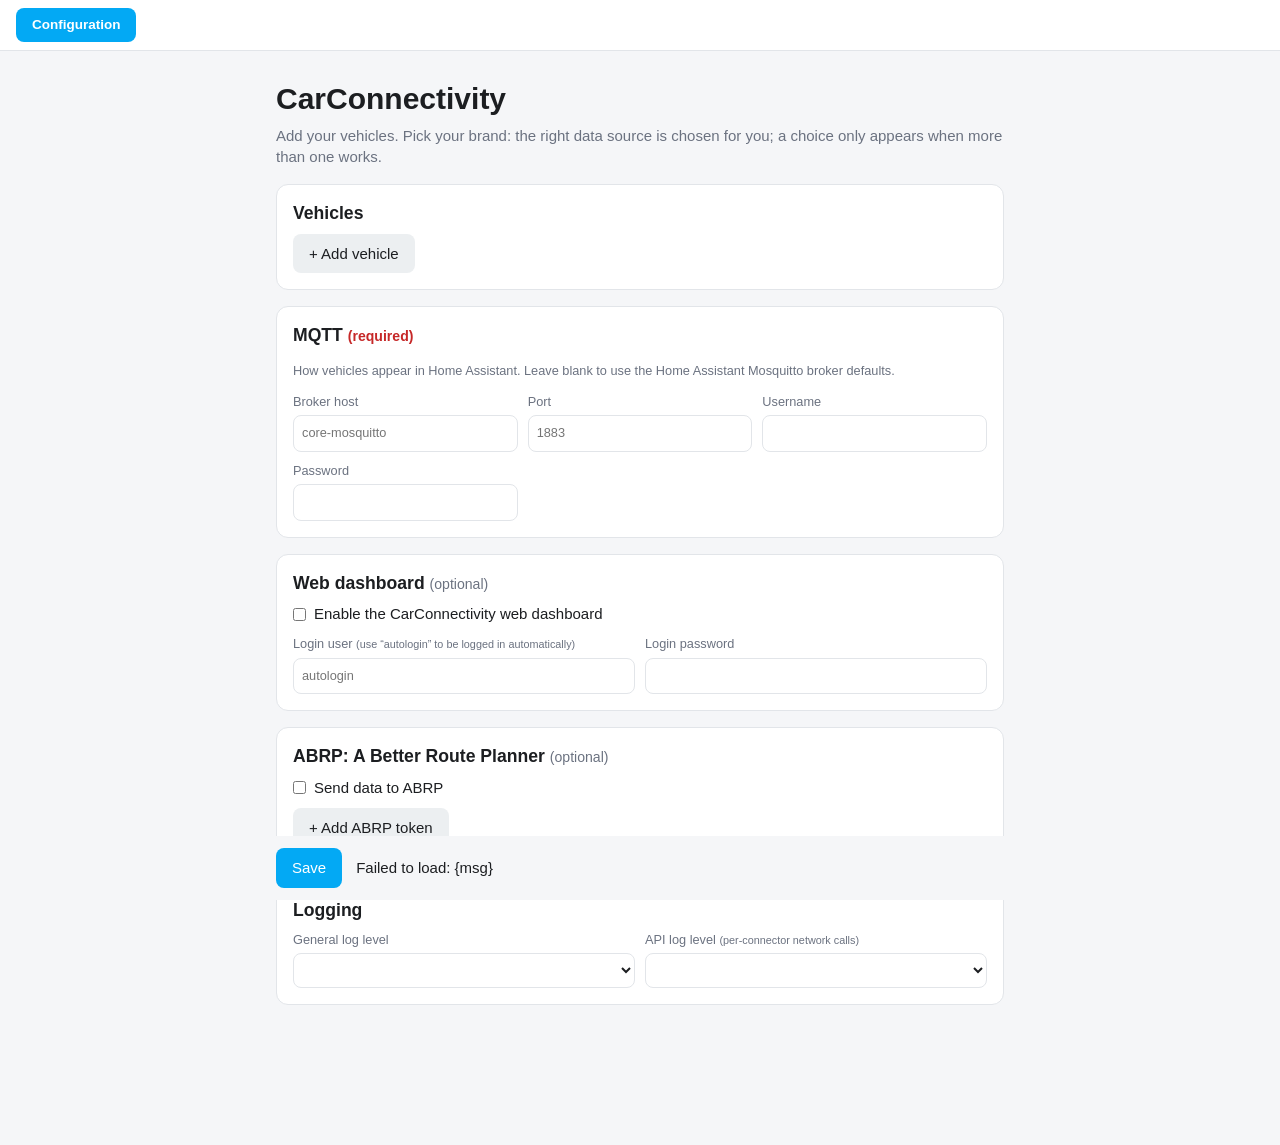
==== carconnectivity-addon-edge/rootfs/opt/configui/static/index.html @ c36c9cc3 "fix(i18n): clarify autologin hint (logged in automatically) Co-Authored-By: Claude Opus 4.8 (1M cont" ====
<!DOCTYPE html>
<html lang="en">
<head>
  <meta charset="utf-8" />
  <meta name="viewport" content="width=device-width, initial-scale=1" />
  <title>CarConnectivity: Configuration</title>
  <link rel="stylesheet" href="style.css" />
</head>
<body>
  <nav class="appbar">
    <a class="tab" id="tab-dashboard" href="../" data-i18n="dashboard" hidden>Dashboard</a>
    <a class="tab active" href="./" data-i18n="configuration">Configuration</a>
    <span class="eu-warning" id="eu-warning" data-i18n="eu_warning" hidden>EU Data Act is read-only: no location tracking or remote control.</span>
  </nav>
  <main>
    <h1>CarConnectivity</h1>
    <p class="sub" data-i18n="sub">Add your vehicles. Pick your brand: the right data source is chosen for you;
       a choice only appears when more than one works.</p>

    <section>
      <h2 data-i18n="vehicles">Vehicles</h2>
      <div id="vehicles"></div>
      <button type="button" id="add" class="secondary" data-i18n="add_vehicle">+ Add vehicle</button>
    </section>

    <section>
      <h2>MQTT <span class="req" data-i18n="required">(required)</span></h2>
      <p class="hint" data-i18n="mqtt_hint">How vehicles appear in Home Assistant. Leave blank to use the
         Home Assistant Mosquitto broker defaults.</p>
      <div class="grid">
        <label><span data-i18n="broker_host">Broker host</span> <input id="mqtt_broker" placeholder="core-mosquitto" /></label>
        <label><span data-i18n="port">Port</span> <input id="mqtt_port" type="number" placeholder="1883" /></label>
        <label><span data-i18n="username">Username</span> <input id="mqtt_username" /></label>
        <label><span data-i18n="password">Password</span> <input id="mqtt_password" type="password" /></label>
      </div>
    </section>

    <section>
      <h2><span data-i18n="web_dashboard">Web dashboard</span> <span class="opt" data-i18n="optional">(optional)</span></h2>
      <label class="toggle"><input type="checkbox" id="webui_enabled" /> <span data-i18n="enable_webui">Enable the CarConnectivity web dashboard</span></label>
      <div class="grid" id="webui_opts">
        <label><span data-i18n="login_user">Login user</span> <span class="hint" data-i18n="autologin_hint">(use “autologin” to be logged in automatically)</span><input id="webui_username" placeholder="autologin" /></label>
        <label><span data-i18n="login_password">Login password</span> <input id="webui_password" type="password" /></label>
      </div>
    </section>

    <section>
      <h2>ABRP: A Better Route Planner <span class="opt" data-i18n="optional">(optional)</span></h2>
      <label class="toggle"><input type="checkbox" id="abrp_enabled" /> <span data-i18n="send_abrp">Send data to ABRP</span></label>
      <div id="abrp_tokens"></div>
      <button type="button" id="abrp_add" class="secondary" data-i18n="add_abrp">+ Add ABRP token</button>
    </section>

    <section>
      <h2 data-i18n="logging">Logging</h2>
      <div class="grid">
        <label><span data-i18n="general_log">General log level</span>
          <select id="log_level"></select>
        </label>
        <label><span data-i18n="api_log">API log level</span> <span class="hint" data-i18n="api_log_hint">(per-connector network calls)</span>
          <select id="api_log_level"></select>
        </label>
      </div>
    </section>

    <div class="actions">
      <button type="button" id="save" data-i18n="save">Save</button>
      <span id="status"></span>
    </div>
  </main>

  <template id="vehicle-tpl">
    <div class="vehicle card">
      <div class="grid">
        <label><span data-i18n="brand">Brand</span> <select class="v-brand"></select></label>
        <label class="v-source-wrap" hidden><span data-i18n="data_source">Data source</span> <select class="v-source"></select></label>
      </div>
      <!-- fields are injected per brand (VAG login, Volvo keys, Tronity id/secret…) -->
      <div class="grid v-fields"></div>
      <div class="row-actions">
        <span class="v-error"></span>
        <button type="button" class="remove link" data-i18n="remove">Remove</button>
      </div>
    </div>
  </template>

  <template id="token-tpl">
    <div class="token grid">
      <label><span data-i18n="vin">VIN</span> <input class="t-vin" /></label>
      <label><span data-i18n="abrp_token">ABRP token</span> <input class="t-token" /></label>
      <button type="button" class="t-remove link" data-i18n="remove">Remove</button>
    </div>
  </template>

  <script src="i18n.js"></script>
  <script src="app.js"></script>
</body>
</html>
---- carconnectivity-addon-edge/rootfs/opt/configui/static/style.css ----
:root { --bg:#f5f6f8; --card:#fff; --line:#e2e5e9; --txt:#1c1e21; --muted:#6b7280;
  --accent:#03a9f4; --ok:#2e7d32; --err:#c62828; }
* { box-sizing: border-box; }
body { margin:0; background:var(--bg); color:var(--txt);
  font:15px/1.45 -apple-system,Segoe UI,Roboto,Helvetica,Arial,sans-serif; }
/* Top bar shared with the webui (mirrored there via nginx sub_filter). */
.appbar { position:sticky; top:0; z-index:10; display:flex; align-items:center; gap:4px;
  background:var(--card); border-bottom:1px solid var(--line); padding:8px 16px; }
.appbar .tab { padding:7px 16px; border-radius:8px; color:var(--accent);
  text-decoration:none; font-size:.9em; font-weight:600; }
.appbar .tab:hover { background:#e8f5fd; }
.appbar .tab.active { color:#fff; background:var(--accent); }
.appbar .eu-warning { margin-left:auto; color:var(--err); font-size:.82em; font-weight:600;
  text-align:right; line-height:1.2; }
main { max-width:760px; margin:0 auto; padding:20px 16px 60px; }
h1 { margin:.2em 0 0; } h2 { margin:0 0 .4em; font-size:1.1rem; }
.sub { color:var(--muted); margin-top:.3em; }
section { background:var(--card); border:1px solid var(--line); border-radius:12px;
  padding:16px; margin:16px 0; }
.hint { color:var(--muted); font-size:.85em; }
.req { color:var(--err); font-size:.8em; }
.opt { color:var(--muted); font-size:.8em; font-weight:normal; }
.token { align-items:end; margin-bottom:8px; }
.token .link { align-self:center; }
/* align-items:end keeps every input on the same baseline even when a label
   wraps to two lines (e.g. an "(optional)" hint). */
.grid { display:grid; grid-template-columns:repeat(auto-fit,minmax(200px,1fr)); gap:10px; align-items:end; }
/* block label so the text and its inline "(optional)" hint stay on the SAME line
   (a flex column would stack the hint on its own line and push the field down). */
label { display:block; font-size:.85em; color:var(--muted); }
input, select { font:inherit; padding:8px; border:1px solid var(--line); border-radius:8px;
  background:#fff; color:var(--txt); }
.grid input, .grid select { display:block; width:100%; margin-top:4px; }
.card { border:1px solid var(--line); border-radius:10px; padding:12px; margin-bottom:12px;
  background:#fafbfc; }
.row-actions { display:flex; justify-content:space-between; align-items:center; margin-top:8px; }
.v-error { color:var(--err); font-size:.85em; }
.toggle { display:flex; flex-direction:row; align-items:center; gap:8px; color:var(--txt); font-size:1em; margin-bottom:10px; }
.toggle input { margin:0; }
button { font:inherit; padding:9px 16px; border:0; border-radius:8px; cursor:pointer;
  background:var(--accent); color:#fff; }
button.secondary { background:#eceff1; color:var(--txt); }
button.link { background:none; color:var(--err); padding:0; }
.actions { display:flex; align-items:center; gap:14px; position:sticky; bottom:0;
  background:var(--bg); padding:12px 0; }
#status.ok { color:var(--ok); } #status.err { color:var(--err); }
.notice { background:#fff8e1; border:1px solid #ffe082; border-radius:10px;
  padding:10px 14px; margin:16px 0; font-size:.9em; }
.notice p { margin:.3em 0; }
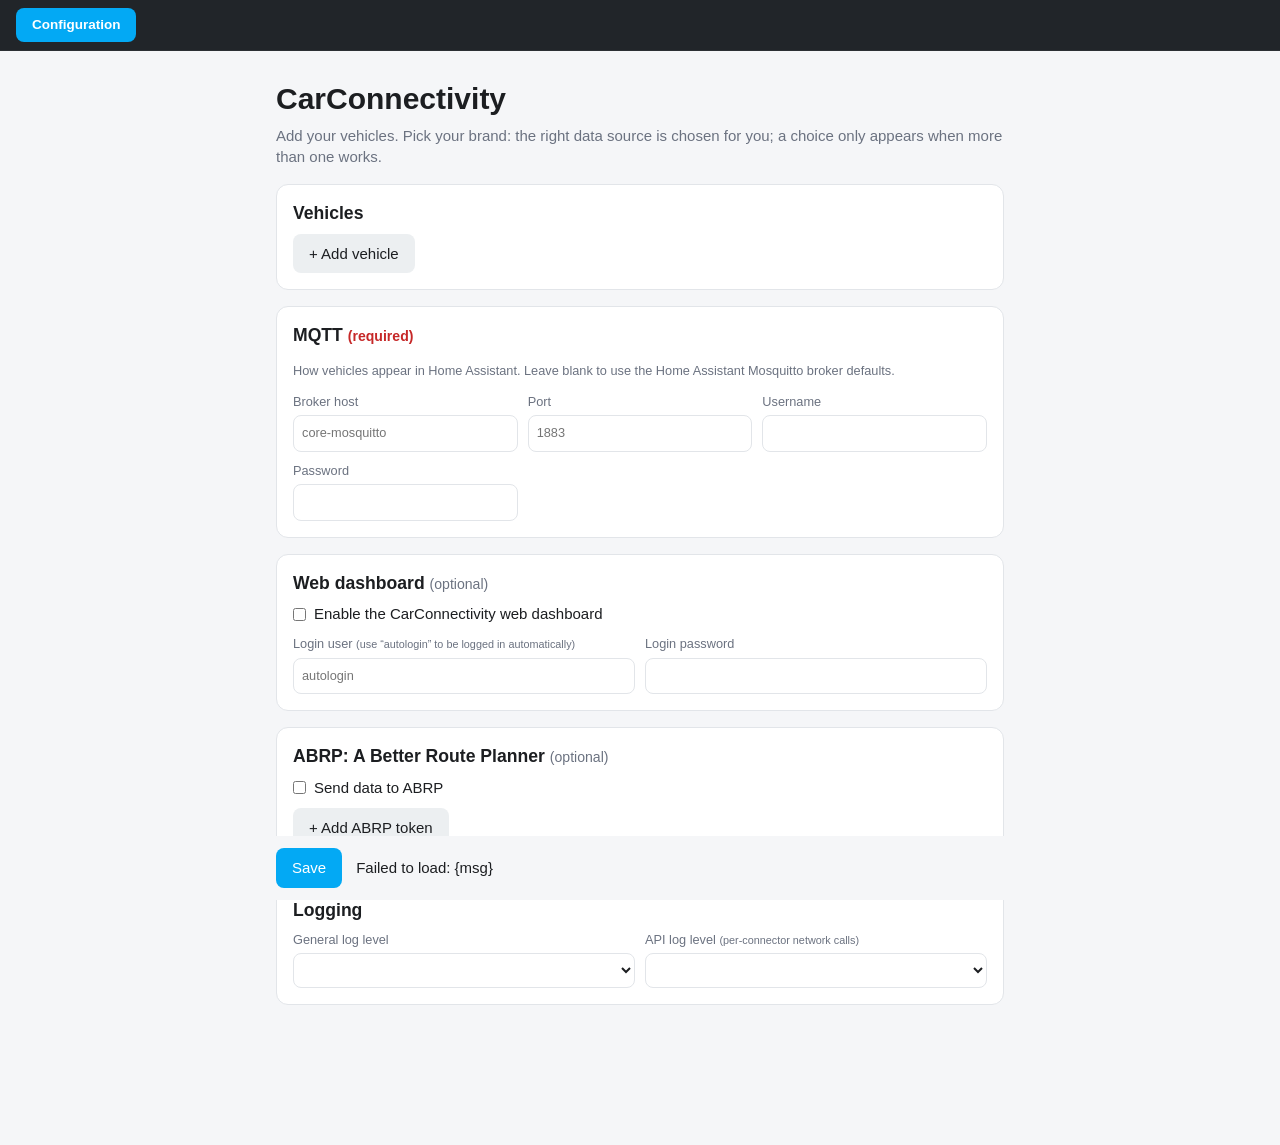
==== commit 9727b30f: "feat(configui): follow the webui light/dark/auto theme The config page was light-only. Make it adopt" ====
--- a/carconnectivity-addon-edge/rootfs/opt/configui/static/index.html
+++ b/carconnectivity-addon-edge/rootfs/opt/configui/static/index.html
@@ -4,6 +4,28 @@
   <meta charset="utf-8" />
   <meta name="viewport" content="width=device-width, initial-scale=1" />
   <title>CarConnectivity: Configuration</title>
+  <script>
+    // Follow the webui's theme: it persists the choice ("light"/"dark"/"auto")
+    // in localStorage under "cc-theme" (same Ingress origin, so it is shared) and
+    // applies data-bs-theme on <html> (Bootstrap 5.3 color modes). Mirror that
+    // here, before paint, to avoid a flash; "auto" follows the OS preference.
+    (function () {
+      function resolve(choice) {
+        if (choice === "light" || choice === "dark") return choice;
+        return (window.matchMedia && window.matchMedia("(prefers-color-scheme: dark)").matches) ? "dark" : "light";
+      }
+      function read() { try { return localStorage.getItem("cc-theme") || "auto"; } catch (e) { return "auto"; } }
+      document.documentElement.setAttribute("data-bs-theme", resolve(read()));
+      // Keep "auto" in sync with live OS changes while the page is open.
+      if (window.matchMedia) {
+        try {
+          window.matchMedia("(prefers-color-scheme: dark)").addEventListener("change", function () {
+            if (read() === "auto") document.documentElement.setAttribute("data-bs-theme", resolve("auto"));
+          });
+        } catch (e) {}
+      }
+    })();
+  </script>
   <link rel="stylesheet" href="style.css" />
 </head>
 <body>
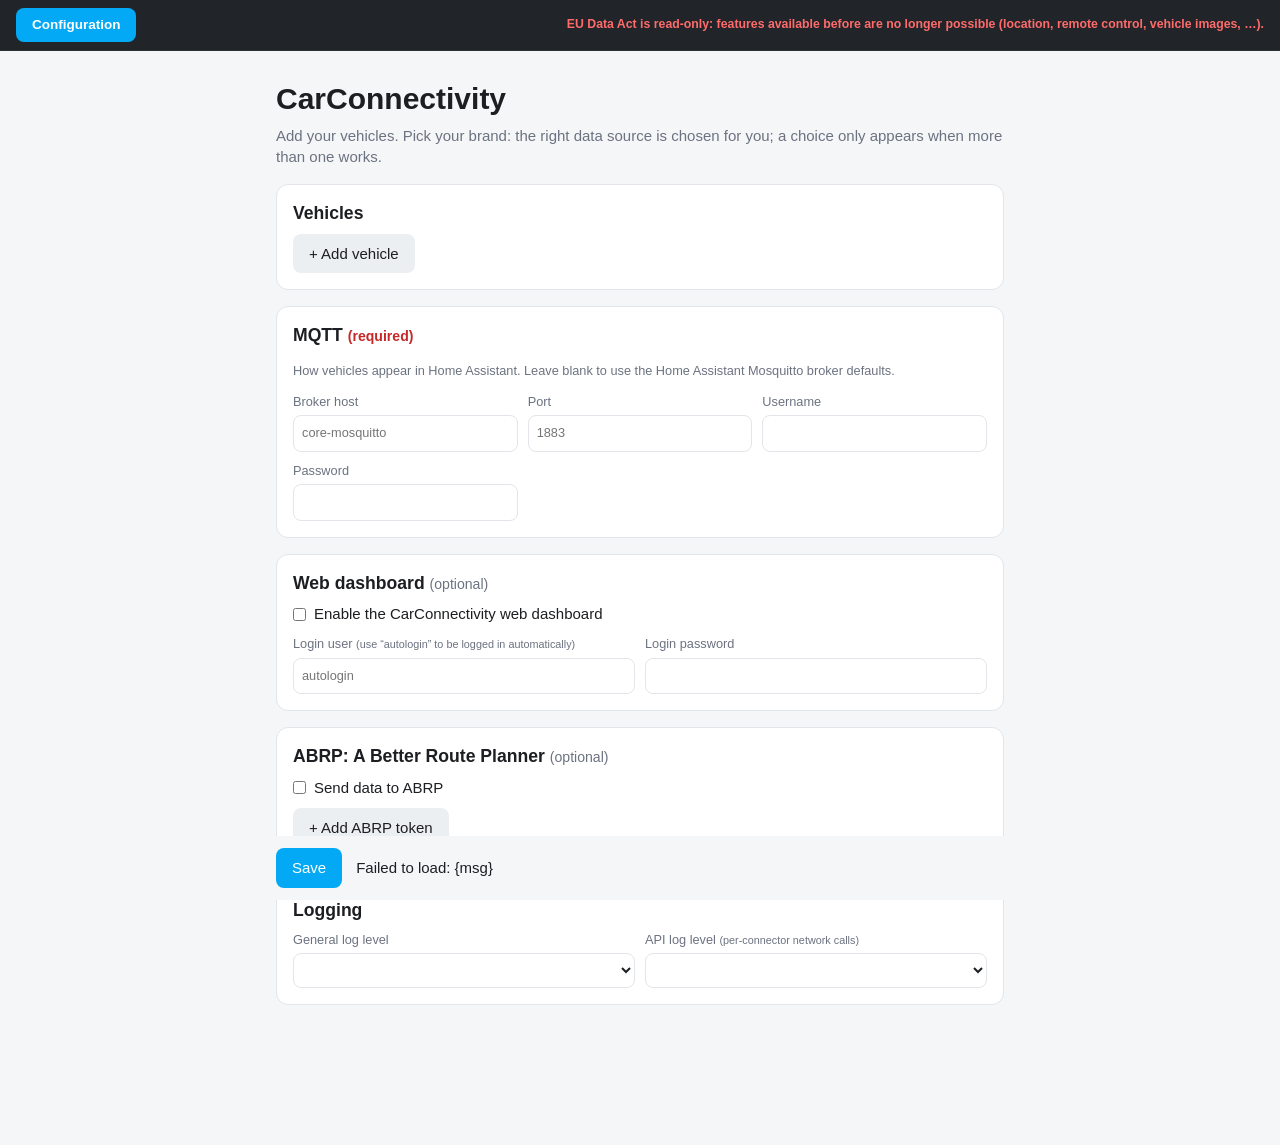
==== commit d2cd9b9e: "feat(configui): show the EU Data Act read-only warning permanently Display the "EU Data Act is read-" ====
--- a/carconnectivity-addon-edge/rootfs/opt/configui/static/index.html
+++ b/carconnectivity-addon-edge/rootfs/opt/configui/static/index.html
@@ -32,7 +32,7 @@
   <nav class="appbar">
     <a class="tab" id="tab-dashboard" href="../" data-i18n="dashboard" hidden>Dashboard</a>
     <a class="tab active" href="./" data-i18n="configuration">Configuration</a>
-    <span class="eu-warning" id="eu-warning" data-i18n="eu_warning" hidden>EU Data Act is read-only: no location tracking or remote control.</span>
+    <span class="eu-warning" id="eu-warning" data-i18n="eu_warning">EU Data Act is read-only: features available before are no longer possible (location, remote control, vehicle images, …).</span>
   </nav>
   <main>
     <h1>CarConnectivity</h1>
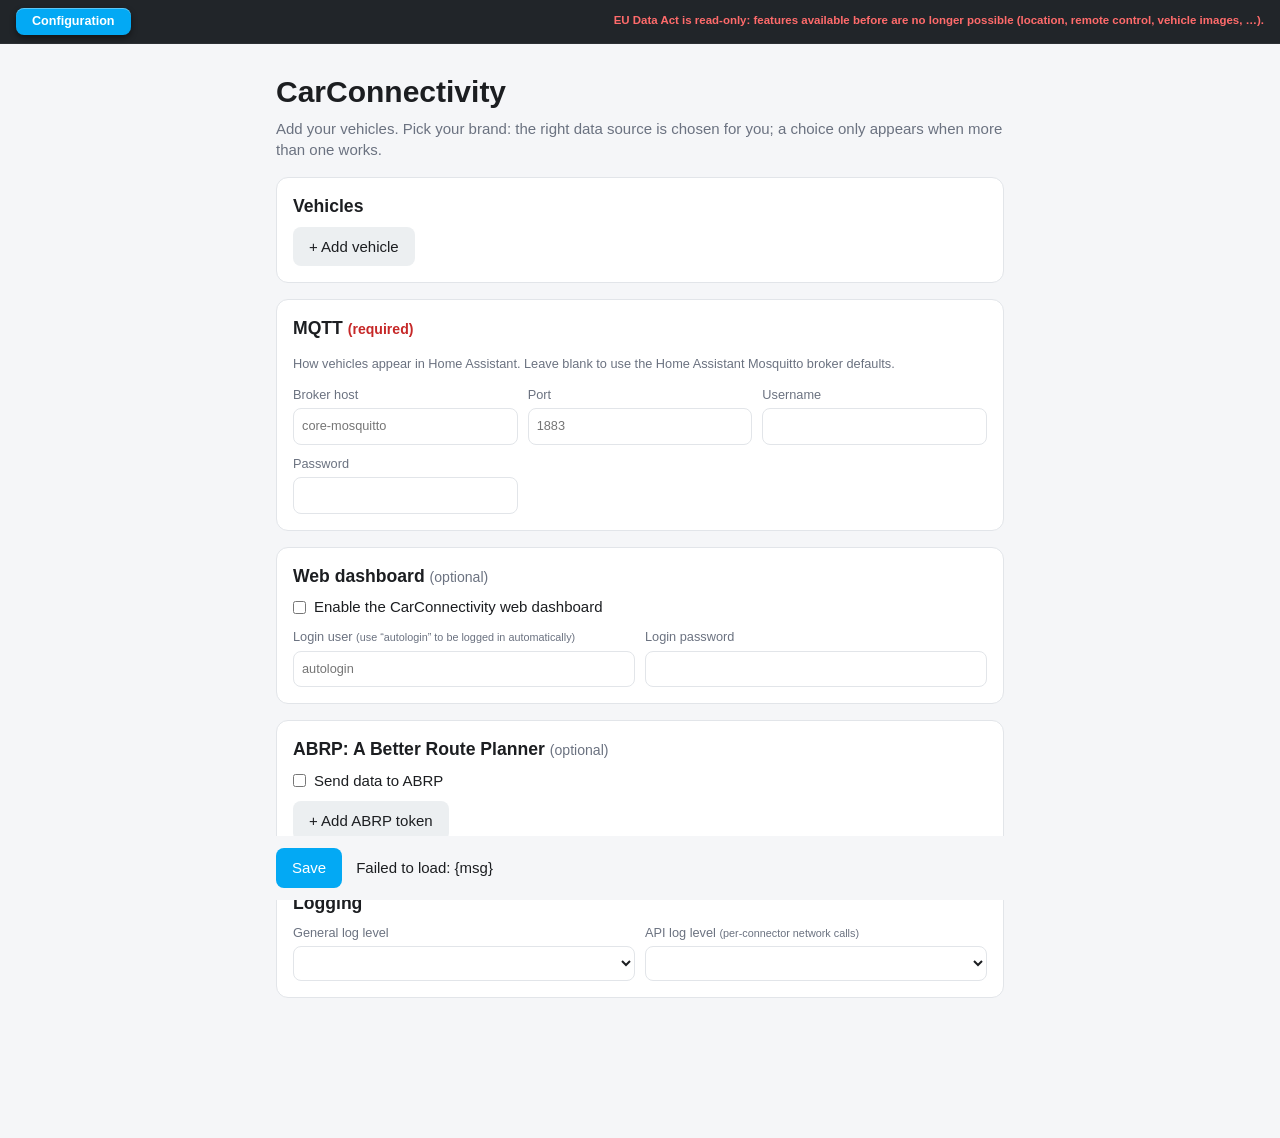
==== commit 7d622910: "refactor(edge): single source for the top bar (appbar.css) The bar existed as two diverging copies (" ====
--- a/carconnectivity-addon-edge/rootfs/opt/configui/static/index.html
+++ b/carconnectivity-addon-edge/rootfs/opt/configui/static/index.html
@@ -26,6 +26,7 @@
       }
     })();
   </script>
+  <link rel="stylesheet" href="appbar.css" />
   <link rel="stylesheet" href="style.css" />
 </head>
 <body>
--- a/carconnectivity-addon-edge/rootfs/opt/configui/static/appbar.css
+++ b/carconnectivity-addon-edge/rootfs/opt/configui/static/appbar.css
@@ -0,0 +1,22 @@
+/* Single source for the top bar, used by BOTH the config page (linked from
+   index.html) and the webui dashboard (injected via nginx into the webui page).
+   Self-contained: literal colours, no CSS variables, since the webui page does
+   not define the configui palette. Only positioning differs per context and is
+   set by each side (config page: sticky; dashboard: fixed + body padding). */
+.appbar { display:flex; align-items:center; gap:4px; background:#212529;
+  border-bottom:1px solid #2c3034; padding:8px 16px; box-sizing:border-box;
+  font:500 14px/1 -apple-system,Segoe UI,Roboto,Helvetica,Arial,sans-serif; }
+
+/* Physical-looking buttons: white with black text when inactive, blue with white
+   text and a raised "volume" relief when active. !important defeats the webui's
+   Bootstrap link rules (e.g. a:not([href]):not([class])) that would otherwise
+   win on the dashboard and wash the text out. */
+.appbar .tab { padding:7px 16px; border-radius:8px; background:#fff!important; color:#1c1e21!important;
+  text-decoration:none; font-size:.9em; font-weight:600;
+  box-shadow:0 1px 2px rgba(0,0,0,.35); transition:box-shadow .15s, transform .1s; }
+.appbar .tab:hover { box-shadow:0 2px 5px rgba(0,0,0,.45); transform:translateY(-1px); }
+.appbar .tab.active { background:#03a9f4!important; color:#fff!important;
+  box-shadow:0 3px 6px rgba(0,0,0,.45), inset 0 1px 0 rgba(255,255,255,.35); }
+
+.appbar .eu-warning { margin-left:auto; color:#ff6b6b; font-size:.82em; font-weight:600;
+  text-align:right; line-height:1.2; }
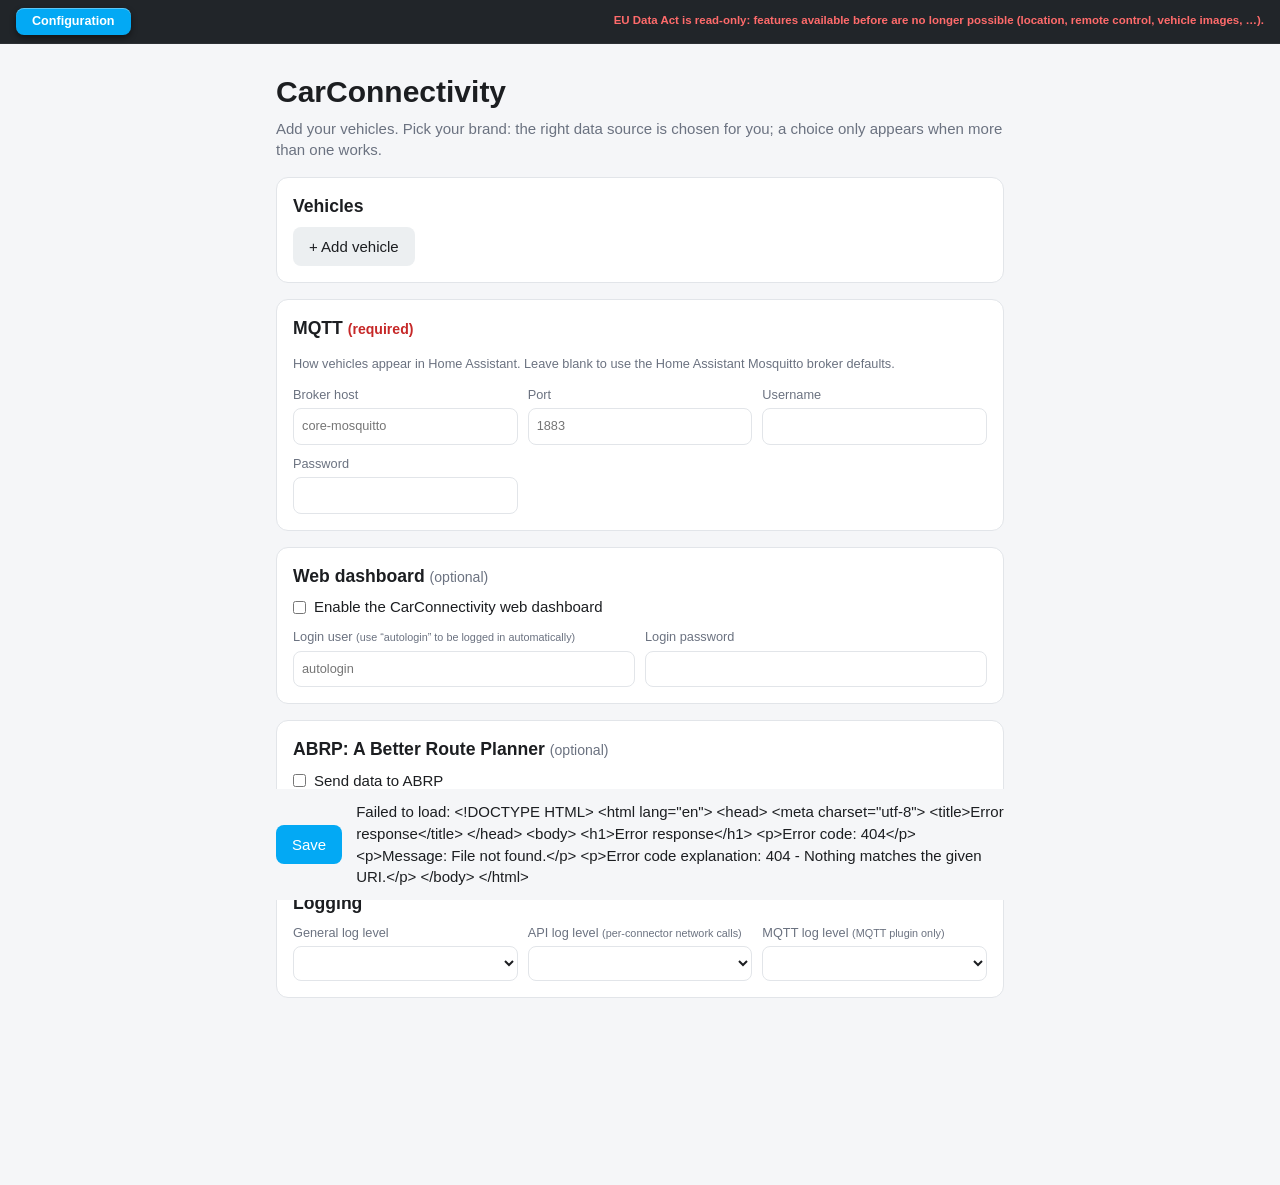
==== commit 78bca936: "merge: per-plugin log level (MQTT debug) into dev" ====
--- a/carconnectivity-addon-edge/rootfs/opt/configui/static/index.html
+++ b/carconnectivity-addon-edge/rootfs/opt/configui/static/index.html
@@ -83,6 +83,9 @@
         <label><span data-i18n="api_log">API log level</span> <span class="hint" data-i18n="api_log_hint">(per-connector network calls)</span>
           <select id="api_log_level"></select>
         </label>
+        <label><span data-i18n="mqtt_log">MQTT log level</span> <span class="hint" data-i18n="mqtt_log_hint">(MQTT plugin only)</span>
+          <select id="mqtt_log_level"></select>
+        </label>
       </div>
     </section>
 
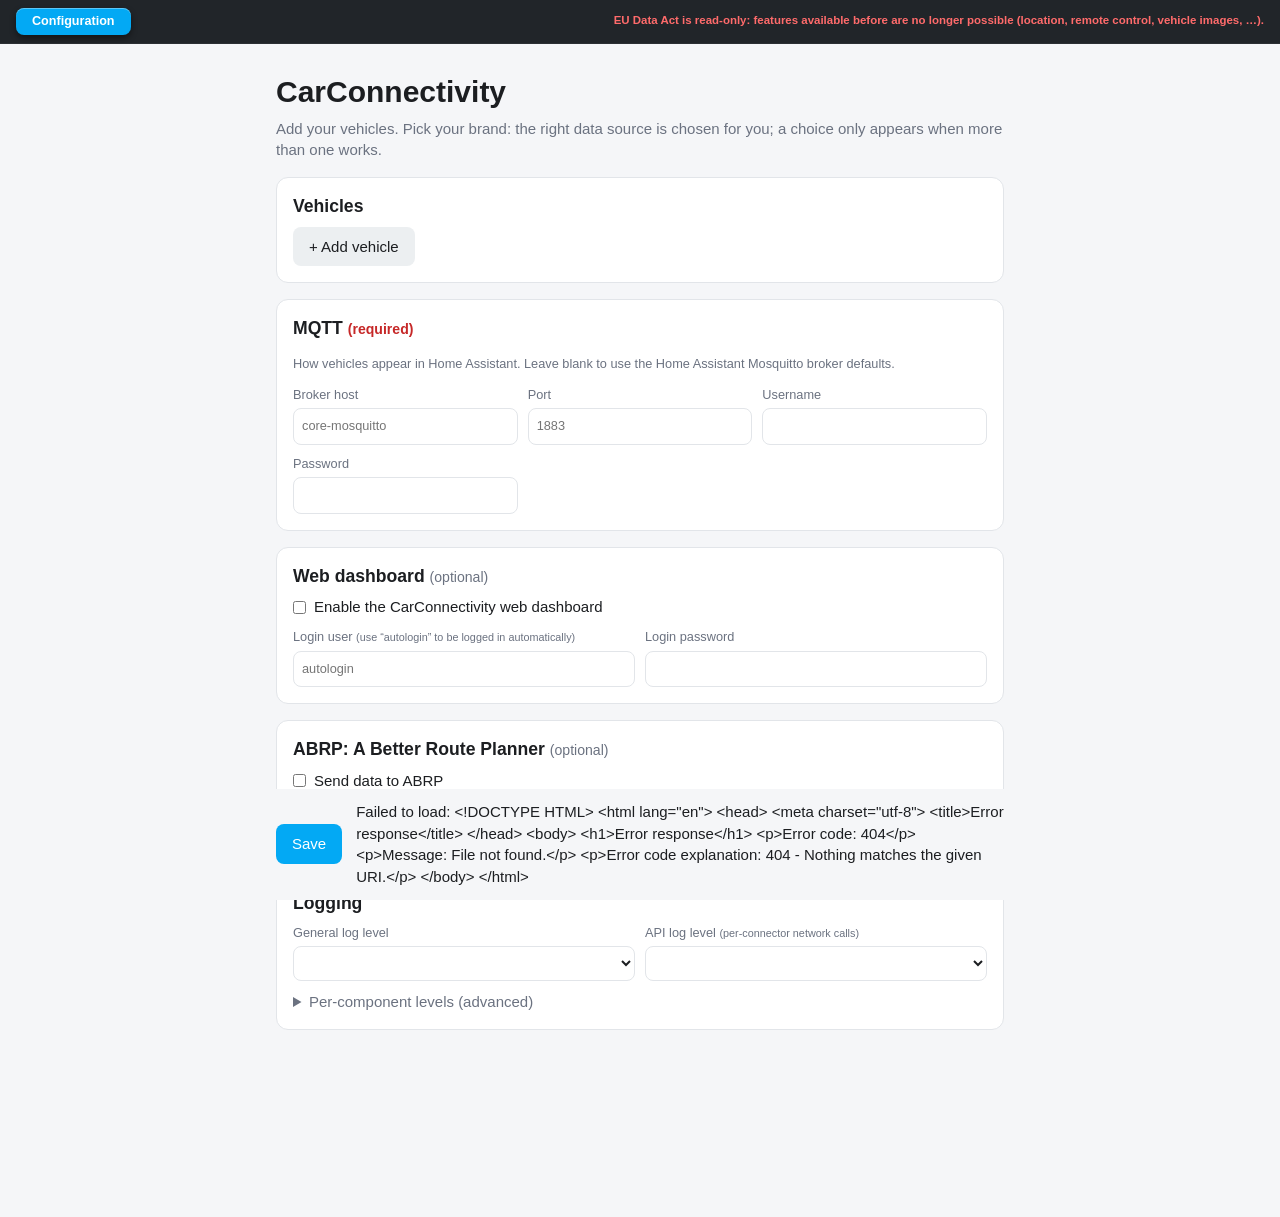
==== commit fcbf97a9: "feat(configui): per-component log levels (connectors + all plugins) Full parity with the stable addo" ====
--- a/carconnectivity-addon-edge/rootfs/opt/configui/static/index.html
+++ b/carconnectivity-addon-edge/rootfs/opt/configui/static/index.html
@@ -83,10 +83,13 @@
         <label><span data-i18n="api_log">API log level</span> <span class="hint" data-i18n="api_log_hint">(per-connector network calls)</span>
           <select id="api_log_level"></select>
         </label>
-        <label><span data-i18n="mqtt_log">MQTT log level</span> <span class="hint" data-i18n="mqtt_log_hint">(MQTT plugin only)</span>
-          <select id="mqtt_log_level"></select>
-        </label>
       </div>
+      <!-- Per-component overrides live in a collapsed block so the common case
+           (everything inherits the globals) costs a single line of UI. -->
+      <details id="adv_logs">
+        <summary><span data-i18n="adv_logs">Per-component levels (advanced)</span> <span class="hint" id="adv_logs_badge"></span></summary>
+        <div id="adv_logs_rows"></div>
+      </details>
     </section>
 
     <div class="actions">
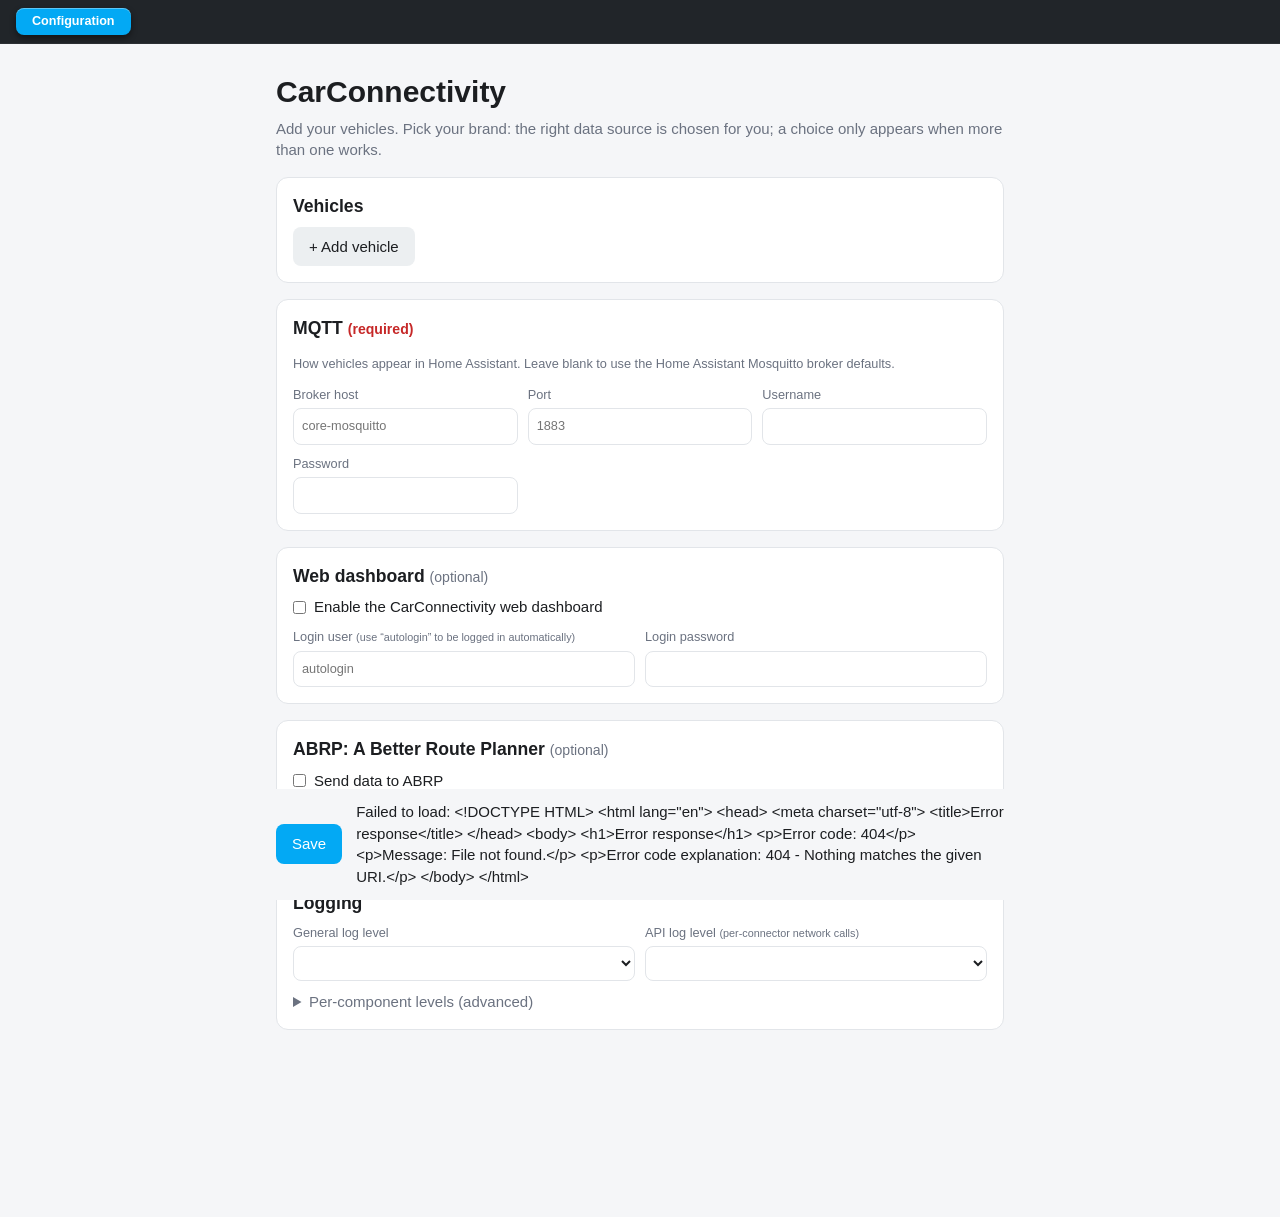
==== commit bfdcd0ae: "fix(configui): issue #151 feedback (seamless upgrade, restart banner, guards) - entrypoint: fall bac" ====
--- a/carconnectivity-addon-edge/rootfs/opt/configui/static/index.html
+++ b/carconnectivity-addon-edge/rootfs/opt/configui/static/index.html
@@ -33,8 +33,16 @@
   <nav class="appbar">
     <a class="tab" id="tab-dashboard" href="../" data-i18n="dashboard" hidden>Dashboard</a>
     <a class="tab active" href="./" data-i18n="configuration">Configuration</a>
-    <span class="eu-warning" id="eu-warning" data-i18n="eu_warning">EU Data Act is read-only: features available before are no longer possible (location, remote control, vehicle images, …).</span>
+    <span class="eu-warning" id="eu-warning" data-i18n="eu_warning" hidden>EU Data Act is read-only: features available before are no longer possible (location, remote control, vehicle images, …).</span>
   </nav>
+  <!-- Persistent "restart required" banner: driven by api/meta (server-side
+       fact: config saved after the addon started), so it survives navigating
+       to the dashboard and back. The link jumps out of the Ingress iframe to
+       the HA addon page, where the Restart and Logs buttons live. -->
+  <div class="restart-banner" id="restart-banner" hidden>
+    <span data-i18n="restart_needed">The saved configuration is not applied yet: restart the add-on.</span>
+    <a id="restart-link" target="_top" data-i18n="restart_link" hidden>Open the add-on page (Restart / Logs)</a>
+  </div>
   <main>
     <h1>CarConnectivity</h1>
     <p class="sub" data-i18n="sub">Add your vehicles. Pick your brand: the right data source is chosen for you;
